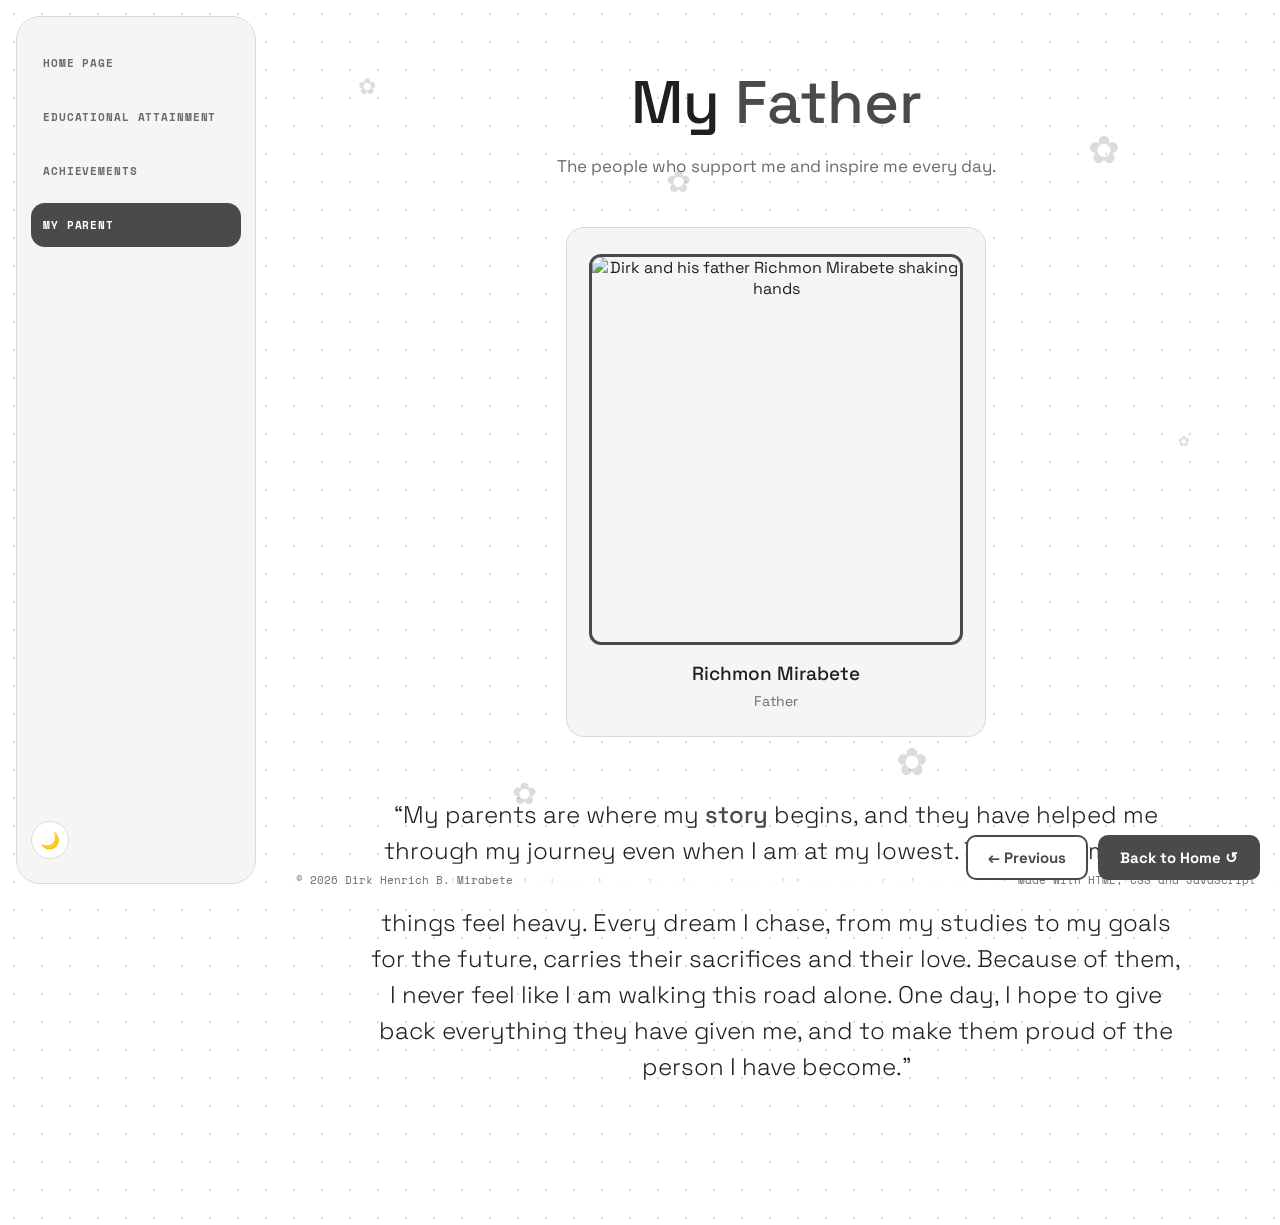
==== family.html @ df60d77c "Add files via upload" ====
<!DOCTYPE html>
<html lang="en" data-theme="light">
<head>
  <meta charset="UTF-8">
  <meta name="viewport" content="width=device-width, initial-scale=1.0">
  <title>My parent | Dirk Henrich B. Mirabete</title>
  <link rel="stylesheet" href="style.css">
</head>
<body>
  <nav class="nav">
    <div class="nav-links">
      <a href="index.html">Home Page</a>
      <a href="education.html">Educational Attainment</a>
      <a href="achievements.html">Achievements</a>
      <a class="active" href="family.html">My parent</a>
    </div>
    <button class="theme-toggle" aria-label="Toggle theme"></button>
  </nav>

  <main>
    <h1 class="page-title">My <span>Father</span></h1>
    <p class="page-sub">The people who support me and inspire me every day.</p>

    <div class="grid-3 parents">
      <div class="card parent-card"><div class="parent-photo"><img src="assets/father.png" alt="Dirk and his father Richmon Mirabete shaking hands" width="1226" height="1283"></div><h3>Richmon Mirabete</h3><p>Father</p></div>
    </div>

    <p class="quote">“My parents are where my <b>story</b> begins, and they have helped me through my journey even when I am at my lowest. They gave me the foundation I stand on today, teaching me to keep going even when things feel heavy. Every dream I chase, from my studies to my goals for the future, carries their sacrifices and their love. Because of them, I never feel like I am walking this road alone. One day, I hope to give back everything they have given me, and to make them proud of the person I have become.”</p>
  </main>

  <div class="pager">
    <a class="btn ghost prev" href="achievements.html">← Previous</a>
    <a class="btn next" href="index.html">Back to Home ↺</a>
  </div>
  <footer><span>© 2026 Dirk Henrich B. Mirabete</span><span>Made with HTML, CSS and JavaScript</span></footer>
  <script src="script.js"></script>
</body>
</html>
---- style.css ----
@import url('https://fonts.googleapis.com/css2?family=Anton&family=Space+Grotesk:wght@400;500;700&family=Space+Mono:wght@400;700&display=swap');

:root {
  --bg: #ffffff;
  --text: #1f1f1f;
  --muted: #6b6b6b;
  --accent: #4a4a4a;
  --accent-soft: rgba(74, 74, 74, 0.08);
  --card: #f5f5f5;
  --border: #d9d9d9;
  --petal: rgba(74, 74, 74, 0.2);
  --on-accent: #ffffff;
  --sidebar-width: 240px;
}
:root[data-theme="dark"] {
  --bg: #141414;
  --text: #ffffff;
  --muted: #a8a8a8;
  --accent: #cfcfcf;
  --accent-soft: rgba(207, 207, 207, 0.12);
  --card: #1e1e1e;
  --border: #333333;
  --petal: rgba(207, 207, 207, 0.25);
  --on-accent: #141414;
}

* { box-sizing: border-box; margin: 0; padding: 0; }
html { scroll-behavior: smooth; }
body {
  font-family: 'Space Grotesk', sans-serif;
  background: var(--bg);
  color: var(--text);
  min-height: 100vh;
  padding-left: calc(var(--sidebar-width) + 32px);
  overflow-x: hidden;
  transition: background .3s, color .3s;
  background-image: radial-gradient(var(--border) 1px, transparent 1px);
  background-size: 28px 28px;
}

/* NAV */
.nav {
  position: fixed; top: 16px; bottom: 16px; left: 16px;
  width: var(--sidebar-width);
  display: flex; flex-direction: column; align-items: stretch; justify-content: space-between; gap: 24px;
  overflow-y: auto;
  padding: 24px 14px; border-radius: 24px;
  background: var(--card); border: 1px solid var(--border);
  z-index: 50; backdrop-filter: blur(8px);
}
.nav-links { display: flex; flex-direction: column; gap: 10px; }
.nav-links a {
  font-family: 'Space Mono', monospace; font-size: 11px; font-weight: 700;
  letter-spacing: .08em; text-transform: uppercase; text-decoration: none;
  color: var(--muted); padding: 14px 12px; border-radius: 14px; transition: .2s;
}
.nav-links a:hover { color: var(--accent); }
.nav-links a.active { background: var(--accent); color: #fff; }
.nav-links a:focus-visible, .theme-toggle:focus-visible { outline: 2px solid var(--accent); outline-offset: 3px; }

.theme-toggle {
  border: 1px solid var(--border); background: var(--bg); color: var(--text);
  border-radius: 999px; width: 38px; height: 38px; cursor: pointer; font-size: 16px;
}

/* LAYOUT */
main { max-width: 1100px; margin: 0 auto; padding: 64px 24px 140px; position: relative; z-index: 2; }
.eyebrow {
  font-family: 'Space Mono', monospace; font-size: 12px; letter-spacing: .25em;
  color: var(--muted); display: flex; align-items: center; gap: 12px; text-transform: uppercase;
}
.eyebrow::before { content: ""; width: 28px; height: 1px; background: var(--muted); }

/* HOME */
.hero { display: grid; grid-template-columns: minmax(0, 1fr) minmax(0, 1.3fr); gap: 40px; align-items: center; min-height: 70vh; }
.photo {
  width: min(380px, 100%); aspect-ratio: 1; border-radius: 50%; margin: auto;
  border: 6px solid var(--bg); outline: 3px solid var(--accent);
  overflow: hidden; background: var(--accent-soft);
  display: grid; place-items: center; box-shadow: 0 20px 60px var(--accent-soft);
}
.photo img { width: 100%; height: 100%; object-fit: cover; }
.photo .initials { font-family: 'Anton'; font-size: 90px; color: var(--accent); }
.name {
  font-family: 'Anton', sans-serif; font-size: clamp(48px, 8vw, 96px);
  line-height: .95; text-transform: uppercase; margin: 14px 0 22px;
}
.name .outline { color: transparent; -webkit-text-stroke: 2px var(--text); display: block; }
.course { font-family: 'Space Mono', monospace; font-weight: 700; font-size: 28px; letter-spacing: .15em; color: var(--accent); }
.hero h2 { font-size: 22px; margin-top: 10px; }
.hero p.sub { color: var(--muted); margin-top: 6px; font-size: 18px; }

.contact { margin-top: 28px; background: var(--card); border: 1px solid var(--border); border-radius: 18px; padding: 18px 22px; }
.contact .eyebrow { font-size: 11px; margin-bottom: 8px; }
.row { display: grid; grid-template-columns: 90px 1fr auto; align-items: center; gap: 12px; padding: 14px 0; border-top: 1px dashed var(--border); }
.row .label { font-family: 'Space Mono', monospace; font-size: 11px; letter-spacing: .1em; color: var(--muted); text-transform: uppercase; }
.row .value { font-size: 18px; font-weight: 500; word-break: break-all; }
.copy {
  font-family: 'Space Mono', monospace; font-weight: 700; font-size: 11px; letter-spacing: .08em;
  border: 1px solid var(--border); background: var(--bg); color: var(--text);
  padding: 6px 12px; border-radius: 8px; cursor: pointer; transition: .2s;
}
.copy:hover, .copy.done { background: var(--accent); color: #fff; border-color: var(--accent); }

.bigtext {
  position: absolute; right: -20px; bottom: 40px; font-family: 'Anton'; font-size: 340px;
  color: transparent; -webkit-text-stroke: 2px var(--border); z-index: -1; line-height: 1; pointer-events: none;
}

/* SECTION PAGES */
.page-title { font-size: clamp(34px, 6vw, 60px); font-weight: 500; text-align: center; margin-bottom: 14px; }
.page-title span { color: var(--accent); }
.page-sub { text-align: center; color: var(--muted); max-width: 640px; margin: 0 auto 50px; font-size: 17px; }

.timeline { display: grid; grid-template-columns: repeat(3, 1fr); gap: 22px; }
.card {
  background: var(--card); border: 1px solid var(--border); border-radius: 18px;
  padding: 26px 22px; text-align: center; position: relative; transition: .25s;
}
.card:hover { transform: translateY(-6px); border-color: var(--accent); box-shadow: 0 14px 34px var(--accent-soft); }
.card .dot { position: absolute; top: -8px; left: 50%; transform: translateX(-50%); width: 16px; height: 16px; border-radius: 50%; background: var(--accent); box-shadow: 0 0 0 5px var(--accent-soft); }
.card .years { font-family: 'Space Mono', monospace; font-size: 11px; letter-spacing: .12em; color: var(--muted); text-transform: uppercase; }
.card h3 { font-size: 19px; margin: 8px 0 6px; font-weight: 500; }
.card p { color: var(--muted); font-size: 14px; }
.card .badge { width: 90px; height: 90px; margin: 18px auto 0; border-radius: 50%; border: 2px dashed var(--accent); display: grid; place-items: center; color: var(--accent); font-size: 11px; font-family: 'Space Mono', monospace; }
.card .icon { font-size: 38px; margin-bottom: 10px; }
.card .school-logo { width: 120px; height: auto; border: 0; border-radius: 0; }
.school-logo img { display: block; width: 100%; height: auto; }

.grid-3 { display: grid; grid-template-columns: repeat(auto-fit, minmax(240px, 1fr)); gap: 22px; }
.avatar { width: 110px; height: 110px; border-radius: 50%; margin: 0 auto 14px; border: 3px solid var(--accent); background: var(--accent-soft); display: grid; place-items: center; font-family: 'Anton'; font-size: 38px; color: var(--accent); overflow: hidden; }
.avatar img { width: 100%; height: 100%; object-fit: cover; }
.avatar img + span { display: none; }
.parents { grid-template-columns: minmax(0, 420px); justify-content: center; }
.parent-photo { margin: 0 0 16px; border-radius: 12px; overflow: hidden; border: 3px solid var(--accent); }
.parent-photo img { display: block; width: 100%; height: auto; }

.quote { text-align: center; font-size: 24px; max-width: 820px; margin-left: auto; margin-right: auto; line-height: 1.5; margin-top: 60px; font-weight: 300; color: var(--text); }
.quote b { color: var(--accent); font-weight: 500; }

/* PAGER */
.pager { position: fixed; right: 20px; bottom: 20px; display: flex; gap: 10px; z-index: 60; }
.btn {
  font-family: 'Space Grotesk'; font-weight: 700; font-size: 15px; text-decoration: none;
  background: var(--accent); color: #fff; padding: 11px 20px; border-radius: 10px; transition: .2s;
  border: 2px solid var(--accent);
}
.btn:hover { transform: translateY(-2px); box-shadow: 0 8px 20px var(--accent-soft); }
.btn.ghost { background: var(--bg); color: var(--accent); }
.btn.hidden { display: none; }

footer {
  position: fixed; left: calc(var(--sidebar-width) + 32px); bottom: 0; width: calc(100% - var(--sidebar-width) - 32px); padding: 12px 24px;
  display: flex; justify-content: space-between; font-family: 'Space Mono', monospace;
  font-size: 11px; color: var(--muted); background: linear-gradient(transparent, var(--bg) 60%); z-index: 5;
}

/* PETALS */
.petal { position: fixed; z-index: 1; pointer-events: none; color: var(--petal); animation: float 9s ease-in-out infinite; }
@keyframes float { 0%,100% { transform: translateY(0) rotate(0); } 50% { transform: translateY(-18px) rotate(25deg); } }

/* RESPONSIVE */
@media (max-width: 1180px) {
  .hero { grid-template-columns: 1fr; gap: 30px; }
  .timeline { grid-template-columns: 1fr; }
  .bigtext { display: none; }
  footer span:last-child { display: none; }
}
@media (max-width: 860px) {
  body { padding-left: 0; }
  .nav { position: relative; inset: auto; width: calc(100% - 32px); margin: 16px; padding: 12px; flex-direction: row; align-items: center; gap: 8px; }
  .nav-links { flex-direction: row; flex-wrap: wrap; gap: 6px; }
  .theme-toggle { flex-shrink: 0; }
  main { padding-top: 32px; }
  footer { left: 0; width: 100%; }
  .hero { grid-template-columns: 1fr; gap: 30px; text-align: left; }
  .timeline { grid-template-columns: 1fr; }
  .bigtext { display: none; }
  .nav-links a { padding: 6px 8px; font-size: 10px; }
  footer span:last-child { display: none; }
  .row { grid-template-columns: 70px 1fr auto; }
}
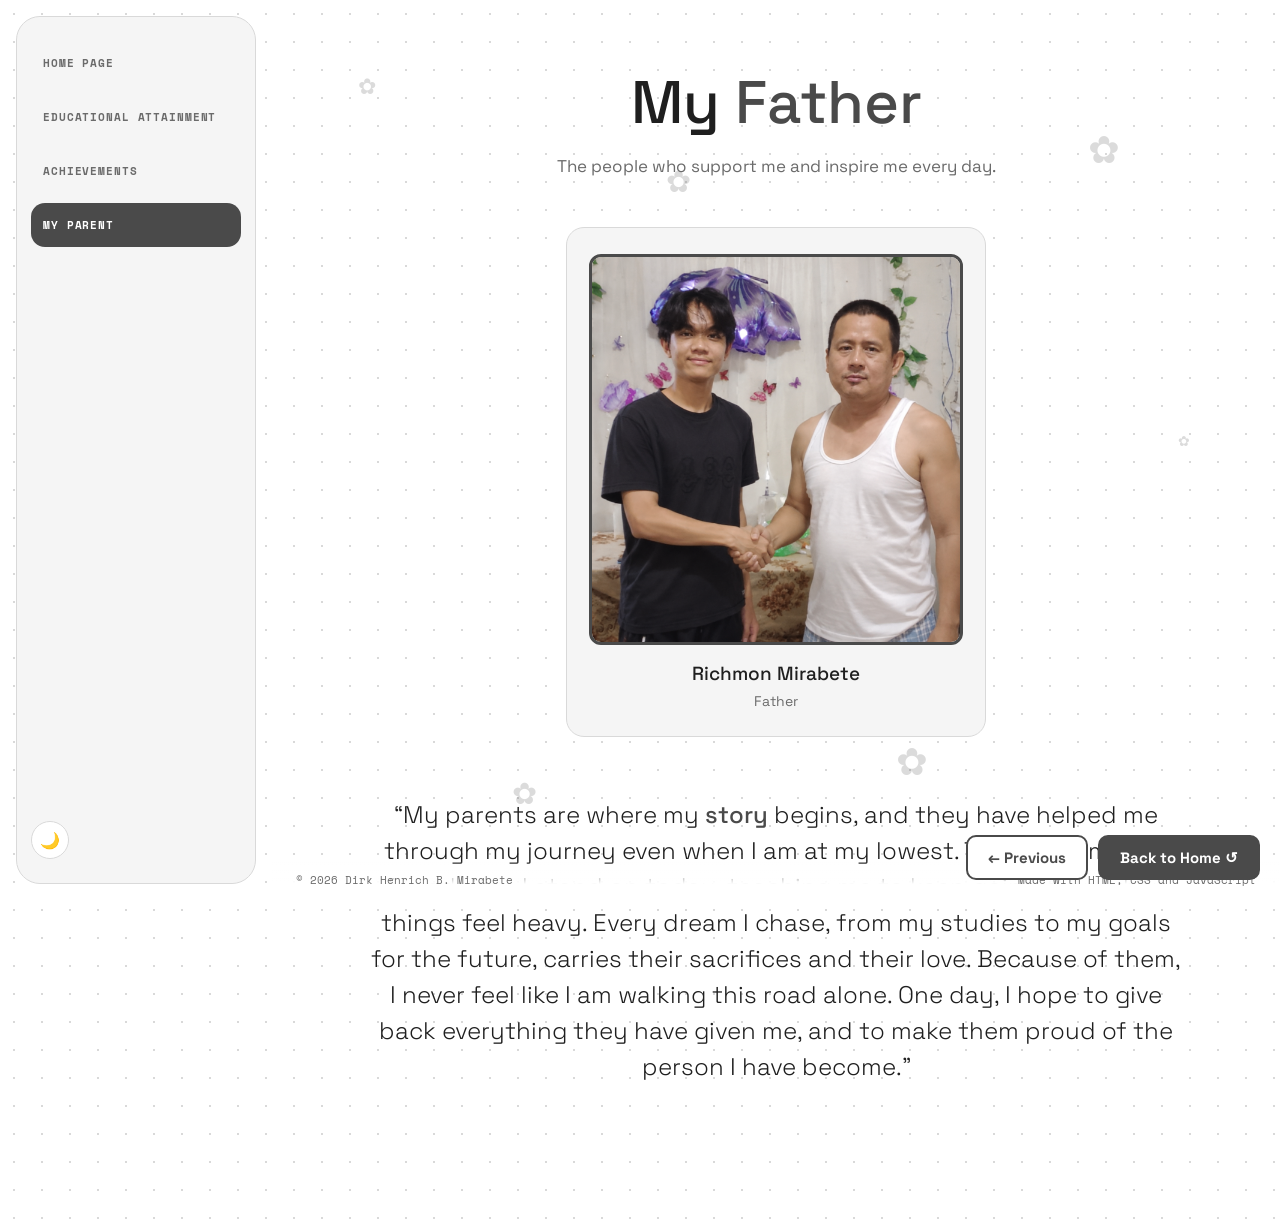
==== commit e9bd3cb9: "Refactor parent card structure in family.html" ====
--- a/family.html
+++ b/family.html
@@ -1,3 +1,4 @@
+
 <!DOCTYPE html>
 <html lang="en" data-theme="light">
 <head>
@@ -22,7 +23,13 @@
     <p class="page-sub">The people who support me and inspire me every day.</p>
 
     <div class="grid-3 parents">
-      <div class="card parent-card"><div class="parent-photo"><img src="assets/father.png" alt="Dirk and his father Richmon Mirabete shaking hands" width="1226" height="1283"></div><h3>Richmon Mirabete</h3><p>Father</p></div>
+      <div class="card parent-card">
+        <div class="parent-photo">
+          <img src="father.png" alt="Dirk and his father Richmon Mirabete shaking hands" width="1226" height="1283">
+        </div>
+        <h3>Richmon Mirabete</h3>
+        <p>Father</p>
+      </div>
     </div>
 
     <p class="quote">“My parents are where my <b>story</b> begins, and they have helped me through my journey even when I am at my lowest. They gave me the foundation I stand on today, teaching me to keep going even when things feel heavy. Every dream I chase, from my studies to my goals for the future, carries their sacrifices and their love. Because of them, I never feel like I am walking this road alone. One day, I hope to give back everything they have given me, and to make them proud of the person I have become.”</p>
@@ -32,7 +39,12 @@
     <a class="btn ghost prev" href="achievements.html">← Previous</a>
     <a class="btn next" href="index.html">Back to Home ↺</a>
   </div>
-  <footer><span>© 2026 Dirk Henrich B. Mirabete</span><span>Made with HTML, CSS and JavaScript</span></footer>
+
+  <footer>
+    <span>© 2026 Dirk Henrich B. Mirabete</span>
+    <span>Made with HTML, CSS and JavaScript</span>
+  </footer>
+
   <script src="script.js"></script>
 </body>
 </html>
